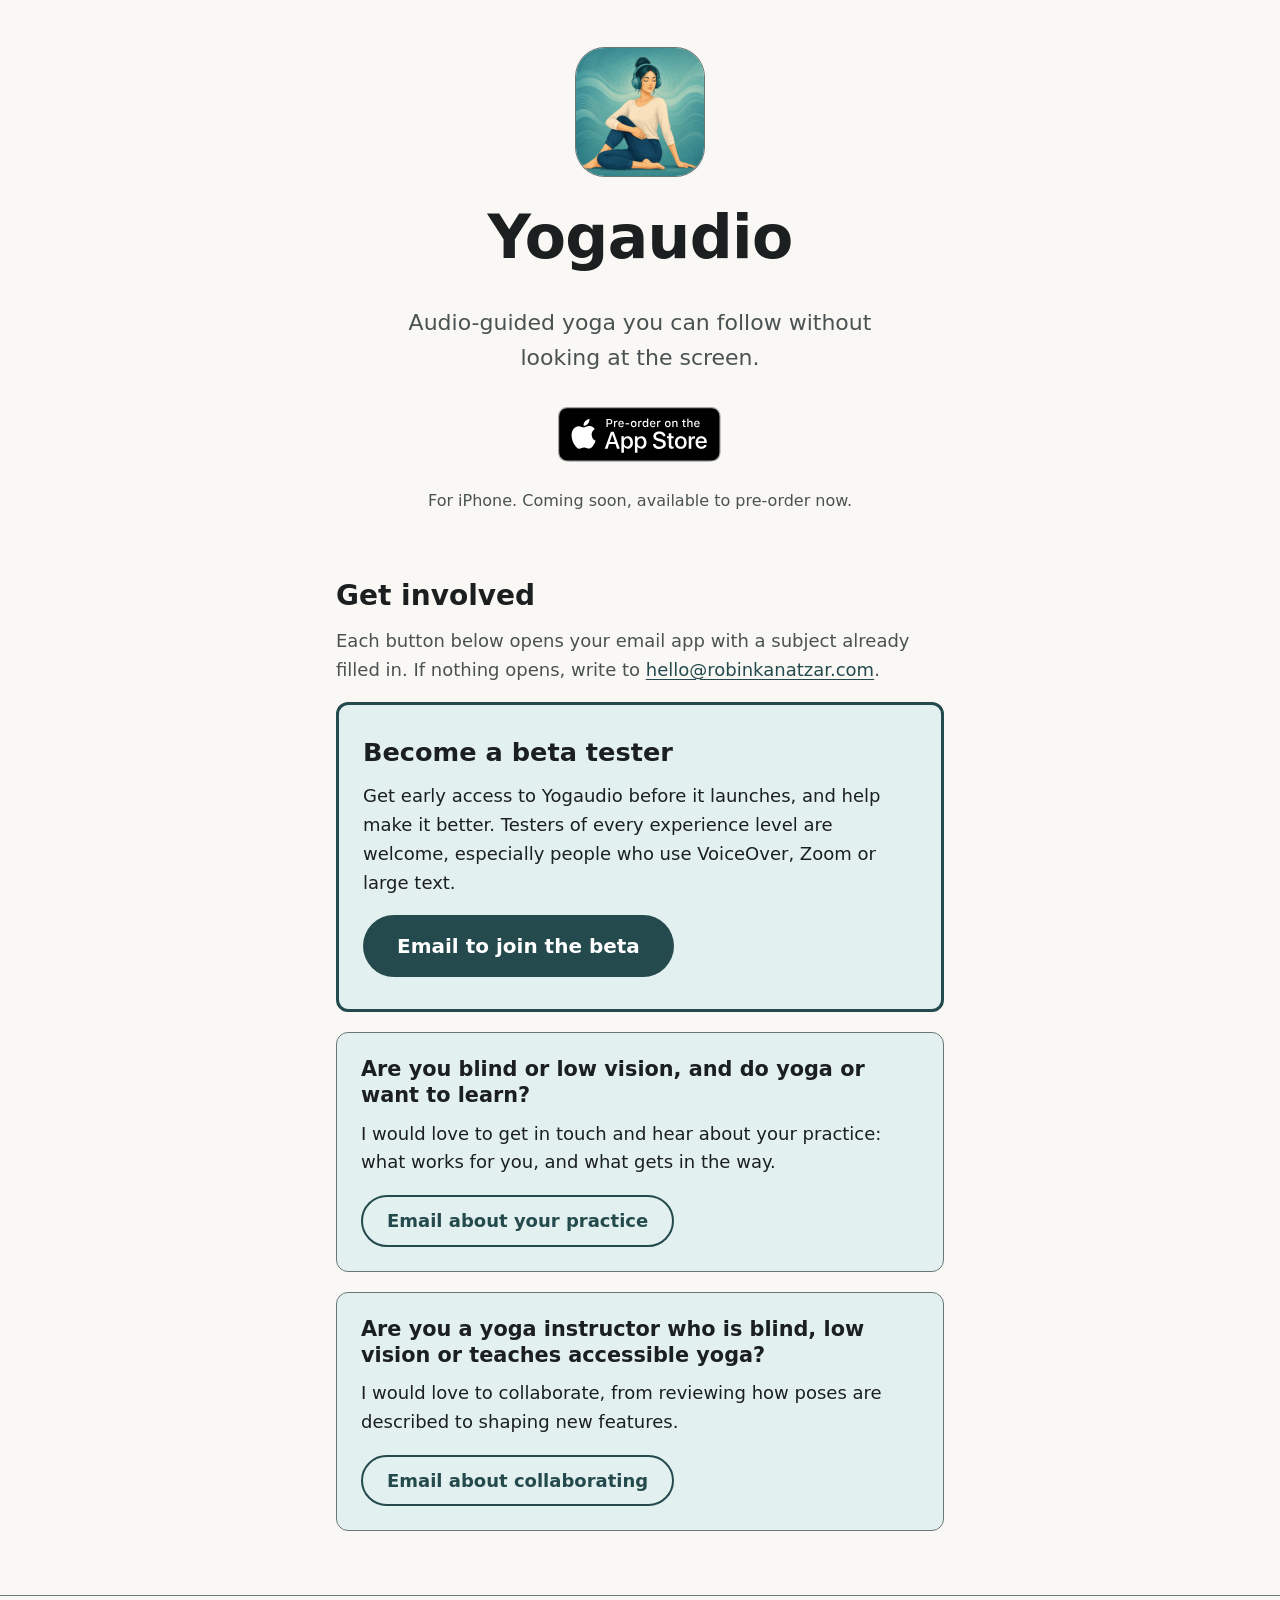
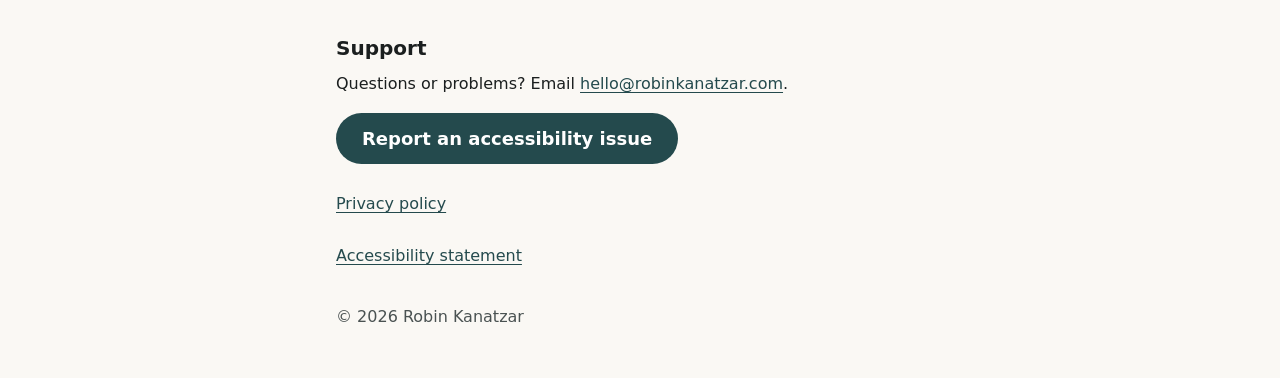
==== index.html @ 29d4c192 "Launch yogaudio.app landing page Static, script-free site for GitHub Pages: landing page with Apple'" ====
<!doctype html>
<html lang="en">
<head>
  <meta charset="utf-8">
  <meta name="viewport" content="width=device-width, initial-scale=1">
  <title>Yogaudio: audio-guided yoga for iPhone, made for blind and low-vision practice</title>
  <meta name="description" content="Yogaudio is an audio-guided yoga app for iPhone. Spoken step-by-step instructions you can follow without looking at the screen, designed with blind and low-vision practitioners. Pre-order on the App Store.">
  <link rel="canonical" href="https://yogaudio.app/">
  <meta name="apple-itunes-app" content="app-id=6832462412">
  <meta name="color-scheme" content="light dark">
  <meta name="theme-color" content="#faf8f4" media="(prefers-color-scheme: light)">
  <meta name="theme-color" content="#101414" media="(prefers-color-scheme: dark)">

  <!-- Link previews (Messages, social networks, Slack) -->
  <meta property="og:type" content="website">
  <meta property="og:site_name" content="Yogaudio">
  <meta property="og:title" content="Yogaudio: audio-guided yoga for iPhone">
  <meta property="og:description" content="Audio-guided yoga you can follow without looking at the screen. Designed with blind and low-vision practitioners.">
  <meta property="og:url" content="https://yogaudio.app/">
  <meta property="og:image" content="https://yogaudio.app/assets/og-image.png">
  <meta property="og:image:width" content="1200">
  <meta property="og:image:height" content="630">
  <meta property="og:image:alt" content="The Yogaudio app icon beside the words: Yogaudio, audio-guided yoga you can follow without looking at the screen.">
  <meta property="og:locale" content="en_US">
  <meta name="twitter:card" content="summary_large_image">

  <link rel="icon" href="assets/favicon-32.png" sizes="32x32" type="image/png">
  <link rel="apple-touch-icon" href="assets/apple-touch-icon.png">
  <link rel="stylesheet" href="styles.css">

  <!-- Structured data so search engines understand this is an iPhone app. -->
  <script type="application/ld+json">
  {
    "@context": "https://schema.org",
    "@type": "MobileApplication",
    "name": "Yogaudio",
    "url": "https://yogaudio.app/",
    "description": "Audio-guided yoga you can follow without looking at the screen. Spoken step-by-step instructions for every pose, designed with blind and low-vision practitioners.",
    "operatingSystem": "iOS 17 or later",
    "applicationCategory": "HealthApplication",
    "inLanguage": "en",
    "image": "https://yogaudio.app/assets/app-icon-256.png",
    "downloadUrl": "https://apps.apple.com/app/id6832462412",
    "author": {
      "@type": "Person",
      "name": "Robin Kanatzar",
      "email": "hello@robinkanatzar.com"
    }
  }
  </script>
</head>
<body>
  <a class="skip-link" href="#main">Skip to main content</a>

  <main id="main" tabindex="-1">
    <div class="wrap">

      <header class="hero">
        <!-- Decorative: the heading next to it already says "Yogaudio". -->
        <img class="app-icon" src="assets/app-icon-256.png" alt="" width="128" height="128">
        <h1>Yogaudio</h1>
        <p class="tagline">Audio-guided yoga you can follow without looking at the screen.</p>

        <!--
          Apple's official badge, unchanged. After launch, swap in the "Download on the App Store"
          badge and change the alt text to match its words.
        -->
        <a class="badge-link" href="https://apps.apple.com/app/id6832462412">
          <img src="assets/pre-order-on-the-app-store.svg" alt="Pre-order on the App Store" width="165" height="56">
        </a>
        <p class="availability">For iPhone. Coming soon, available to pre-order now.</p>
      </header>

      <section aria-labelledby="involved-heading">
        <h2 id="involved-heading">Get involved</h2>
        <p class="contact-note">Each button below opens your email app with a subject already filled in. If nothing opens, write to <a href="mailto:hello@robinkanatzar.com">hello@robinkanatzar.com</a>.</p>

        <div class="card card--primary">
          <h3>Become a beta tester</h3>
          <p>Get early access to Yogaudio before it launches, and help make it better. Testers of every experience level are welcome, especially people who use VoiceOver, Zoom or large text.</p>
          <a class="button button--large" href="mailto:hello@robinkanatzar.com?subject=Yogaudio%20beta%20tester&amp;body=Hello%2C%0D%0A%0D%0AI%20would%20like%20to%20test%20Yogaudio%20before%20it%20launches.%0D%0A%0D%0AiPhone%20model%3A%0D%0AiOS%20version%3A%0D%0AAssistive%20technology%20I%20use%2C%20if%20any%20%28for%20example%20VoiceOver%2C%20Zoom%20or%20large%20text%29%3A%0D%0A">Email to join the beta</a>
        </div>

        <div class="card">
          <h3>Are you blind or low vision, and do yoga or want to learn?</h3>
          <p>I would love to get in touch and hear about your practice: what works for you, and what gets in the way.</p>
          <a class="button button--secondary" href="mailto:hello@robinkanatzar.com?subject=Blind%20or%20low-vision%20yoga%20practitioner%20%28Yogaudio%29&amp;body=Hello%2C%0D%0A%0D%0AA%20little%20about%20me%20and%20my%20yoga%20practice%3A%0D%0A">Email about your practice</a>
        </div>

        <div class="card">
          <h3>Are you a yoga instructor who is blind, low vision or teaches accessible yoga?</h3>
          <p>I would love to collaborate, from reviewing how poses are described to shaping new features.</p>
          <a class="button button--secondary" href="mailto:hello@robinkanatzar.com?subject=Accessible%20yoga%20instructor%20collaboration%20%28Yogaudio%29&amp;body=Hello%2C%0D%0A%0D%0AA%20little%20about%20me%20and%20how%20I%20teach%3A%0D%0A">Email about collaborating</a>
        </div>
      </section>

    </div>
  </main>

  <footer class="site-footer">
    <div class="wrap">
      <h2>Support</h2>
      <p>Questions or problems? Email <a href="mailto:hello@robinkanatzar.com?subject=Yogaudio%20support">hello@robinkanatzar.com</a>.</p>
      <p>
        <a class="button" href="mailto:hello@robinkanatzar.com?subject=Yogaudio%20accessibility%20issue&amp;body=Hello%2C%0D%0A%0D%0AWhat%20happened%3A%0D%0A%0D%0AWhere%20it%20happened%20%28website%20page%20or%20app%20screen%29%3A%0D%0A%0D%0ADevice%2C%20browser%20or%20app%20version%2C%20and%20any%20assistive%20technology%3A%0D%0A">Report an accessibility issue</a>
      </p>
      <nav aria-label="Footer">
        <ul class="footer-links">
          <li><a href="privacy.html">Privacy policy</a></li>
          <li><a href="accessibility.html">Accessibility statement</a></li>
        </ul>
      </nav>
      <p class="copyright">© 2026 Robin Kanatzar</p>
    </div>
  </footer>
</body>
</html>
---- styles.css ----
/*
  Yogaudio website styles.

  Accessibility notes
  - Every text and control color pair meets WCAG AAA contrast (7:1) in light and dark mode.
  - Sizes are in rem so browser text size settings and zoom scale the whole page.
  - No fixed heights on text containers, so user text-spacing overrides (WCAG 1.4.12) never clip.
  - One-column layout that reflows down to 320 CSS pixels wide (WCAG 1.4.10).
  - Focus is always visible, thick and high contrast (WCAG 2.4.7, 2.4.11, 2.4.13).
  - Controls are at least 48 by 48 CSS pixels (WCAG 2.5.5, 2.5.8).
  - Works in Windows High Contrast / forced colors mode.
*/

:root {
  color-scheme: light dark;

  /* Light palette. Contrast against --bg in brackets. */
  --bg: #faf8f4;
  --text: #1b1f1f;          /* 15.7:1 */
  --text-muted: #4a5252;    /* 7.6:1 */
  --accent: #244a4d;        /* 9.2:1, the app's teal, darkened for AAA */
  --surface: #e3f0f0;       /* card background; text 14.3:1, accent 8.3:1 */
  --border: #6b7777;        /* 4.6:1, non-text contrast for card edges */
  --button-bg: #244a4d;
  --button-text: #ffffff;   /* 9.7:1 */
  --button-hover-bg: #1b3739;
  --focus: #1b1f1f;
  --focus-halo: #faf8f4;

  --radius: 0.75rem;
  --measure: 40rem;
  --gutter: 1rem;
}

@media (prefers-color-scheme: dark) {
  :root {
    --bg: #101414;
    --text: #f3f5f5;        /* 17:1 */
    --text-muted: #c2caca;  /* 11.1:1 */
    --accent: #8fd0d3;      /* 10.7:1 */
    --surface: #1a2728;     /* text 14.1:1, accent 8.9:1 */
    --border: #8a9898;
    --button-bg: #8fd0d3;
    --button-text: #0b1a1b; /* 10.3:1 */
    --button-hover-bg: #b5e2e4;
    --focus: #f3f5f5;
    --focus-halo: #101414;
  }
}

@media (prefers-contrast: more) {
  :root {
    --text-muted: var(--text);
    --border: var(--text);
  }
}

*,
*::before,
*::after {
  box-sizing: border-box;
}

html {
  /* Never lock the text size: respect the browser and OS setting. */
  -webkit-text-size-adjust: 100%;
  text-size-adjust: 100%;
}

body {
  margin: 0;
  background: var(--bg);
  color: var(--text);
  font-family: system-ui, -apple-system, BlinkMacSystemFont, "Segoe UI", Roboto, "Helvetica Neue", Arial, sans-serif;
  font-size: 1.125rem;
  line-height: 1.6;
  overflow-wrap: break-word;
}

img {
  max-width: 100%;
  height: auto;
}

h1,
h2,
h3 {
  line-height: 1.25;
  margin: 0 0 0.5em;
}

h1 {
  font-size: clamp(2.5rem, 2rem + 3vw, 3.75rem);
  letter-spacing: -0.01em;
}

h2 {
  font-size: 1.75rem;
  margin-top: 0;
}

h3 {
  font-size: 1.3rem;
}

p,
ul {
  margin: 0 0 1em;
}

a {
  color: var(--accent);
  text-decoration: underline;
  text-decoration-thickness: 0.08em;
  text-underline-offset: 0.18em;
}

a:hover {
  text-decoration-thickness: 0.16em;
}

/* Visible focus for every interactive element: a two-tone ring that shows on any background. */
:focus-visible {
  outline: 3px solid var(--focus);
  outline-offset: 3px;
  box-shadow: 0 0 0 6px var(--focus-halo);
  border-radius: 0.25rem;
}

/* Hidden visually, still read by screen readers. */
.visually-hidden {
  position: absolute !important;
  width: 1px;
  height: 1px;
  padding: 0;
  margin: -1px;
  overflow: hidden;
  clip: rect(0 0 0 0);
  white-space: nowrap;
  border: 0;
}

/* Skip link: first thing a keyboard user reaches, shown when focused. */
.skip-link {
  position: absolute;
  left: var(--gutter);
  top: -100vh;
  z-index: 10;
  padding: 0.75rem 1rem;
  background: var(--button-bg);
  color: var(--button-text);
  font-weight: 700;
  border-radius: 0.5rem;
}

.skip-link:focus {
  top: var(--gutter);
}

.wrap {
  max-width: var(--measure);
  margin: 0 auto;
  padding: 0 var(--gutter);
}

/* Header on inner pages */
.site-header {
  padding: 1.25rem 0;
  border-bottom: 1px solid var(--border);
}

.site-header a {
  display: inline-flex;
  align-items: center;
  gap: 0.75rem;
  min-height: 3rem;
  font-weight: 700;
  font-size: 1.25rem;
  color: var(--text);
  text-decoration: none;
}

.site-header a:hover span {
  text-decoration: underline;
}

.site-header img {
  width: 2.5rem;
  height: 2.5rem;
  border-radius: 0.6rem;
}

main {
  display: block;
  padding: 3rem 0 4rem;
}

main:focus {
  outline: none;
}

/* Home page hero */
.hero {
  text-align: center;
  padding-bottom: 3rem;
}

.app-icon {
  display: block;
  width: 8rem;
  height: 8rem;
  margin: 0 auto 1.5rem;
  border-radius: 1.8rem;
  /* Keeps the icon edge visible on the dark background without relying on color alone. */
  box-shadow: 0 0 0 1px var(--border);
}

.tagline {
  font-size: 1.375rem;
  color: var(--text-muted);
  max-width: 32rem;
  margin: 0 auto 2rem;
}

.badge-link {
  display: inline-block;
  border-radius: 0.6rem;
  /* The link area stays at least 48px tall even before the badge image loads. */
  min-height: 3rem;
  min-width: 3rem;
}

.badge-link img {
  display: block;
  height: 3.5rem;
  width: auto;
}

.availability {
  margin-top: 1rem;
  font-size: 1rem;
  color: var(--text-muted);
}

section + section {
  margin-top: 3.5rem;
}

.features {
  padding-left: 1.25rem;
}

.features li + li {
  margin-top: 0.6em;
}

/* Calls to action */
.card {
  background: var(--surface);
  border: 1px solid var(--border);
  border-radius: var(--radius);
  padding: 1.5rem;
}

.card + .card {
  margin-top: 1.25rem;
}

.card > :last-child {
  margin-bottom: 0;
}

.card--primary {
  border-width: 3px;
  border-color: var(--accent);
  padding: 2rem 1.5rem;
}

.card--primary h3 {
  font-size: 1.6rem;
}

.contact-note {
  color: var(--text-muted);
}

.button {
  display: inline-flex;
  align-items: center;
  justify-content: center;
  min-height: 3rem;
  min-width: 3rem;
  padding: 0.75rem 1.5rem;
  /* Transparent border becomes visible in forced colors mode, so the button keeps its shape. */
  border: 2px solid transparent;
  border-radius: 999px;
  background: var(--button-bg);
  color: var(--button-text);
  font-weight: 700;
  font-size: 1.125rem;
  line-height: 1.3;
  text-align: center;
  text-decoration: none;
}

.button:hover {
  background: var(--button-hover-bg);
  text-decoration: underline;
}

.button--large {
  font-size: 1.25rem;
  padding: 1rem 2rem;
  min-height: 3.5rem;
}

.button--secondary {
  background: transparent;
  color: var(--accent);
  border-color: currentColor;
}

.button--secondary:hover {
  background: var(--bg);
}

/* Inner page content */
.prose h2 {
  font-size: 1.5rem;
  margin-top: 2.5rem;
}

.prose ul {
  padding-left: 1.25rem;
}

.prose li + li {
  margin-top: 0.4em;
}

.updated {
  color: var(--text-muted);
}

/* Footer: the same on every page, in the same order (WCAG 3.2.6 Consistent Help). */
.site-footer {
  border-top: 1px solid var(--border);
  padding: 2.5rem 0 3rem;
  font-size: 1rem;
}

.site-footer h2 {
  font-size: 1.25rem;
}

.footer-links {
  list-style: none;
  padding: 0;
  margin: 0 0 1.5rem;
}

.footer-links li + li {
  margin-top: 0.25rem;
}

.footer-links a {
  display: inline-flex;
  align-items: center;
  min-height: 3rem;
}

.footer-links a[aria-current="page"] {
  font-weight: 700;
}

.copyright {
  margin: 1.5rem 0 0;
  color: var(--text-muted);
}

@media (forced-colors: active) {
  .button,
  .card,
  .skip-link {
    border: 2px solid CanvasText;
  }

  .button,
  .skip-link {
    color: LinkText;
  }

  :focus-visible {
    outline: 3px solid Highlight;
    box-shadow: none;
  }
}

@media (prefers-reduced-motion: no-preference) {
  html {
    scroll-behavior: smooth;
  }
}

@media print {
  .skip-link {
    display: none;
  }
}
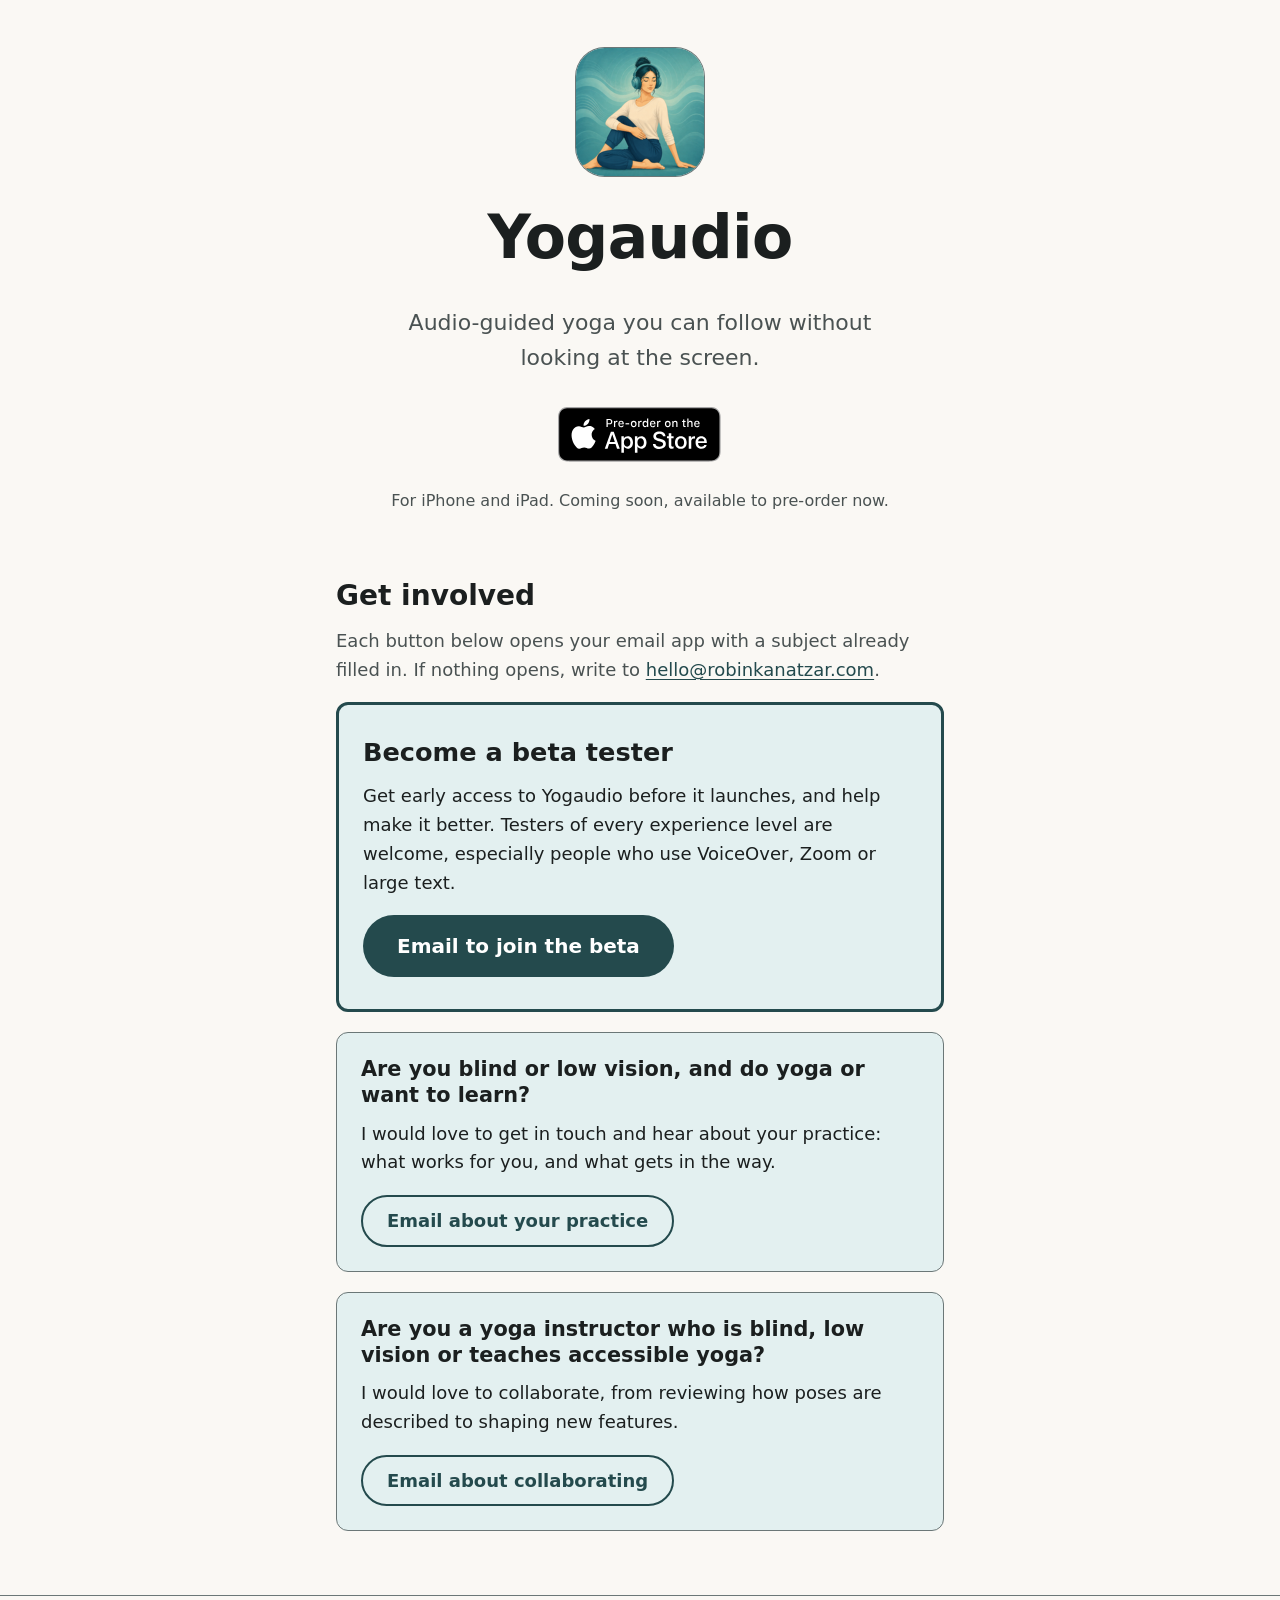
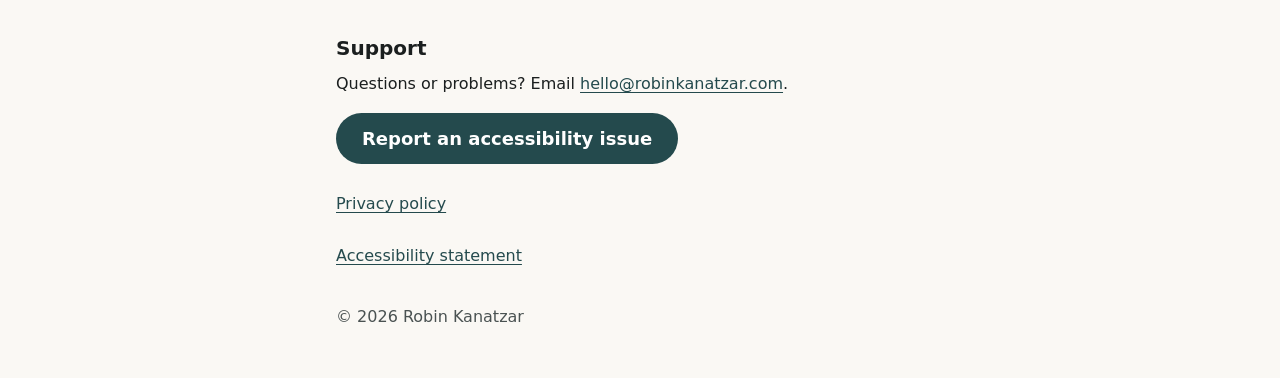
==== commit a06e079d: "Update privacy policy for Yogaudio Pro and the premium voice The app is now free with an optional Pr" ====
--- a/index.html
+++ b/index.html
@@ -68,7 +68,7 @@
         <a class="badge-link" href="https://apps.apple.com/app/id6832462412">
           <img src="assets/pre-order-on-the-app-store.svg" alt="Pre-order on the App Store" width="165" height="56">
         </a>
-        <p class="availability">For iPhone. Coming soon, available to pre-order now.</p>
+        <p class="availability">For iPhone and iPad. Coming soon, available to pre-order now.</p>
       </header>
 
       <section aria-labelledby="involved-heading">
